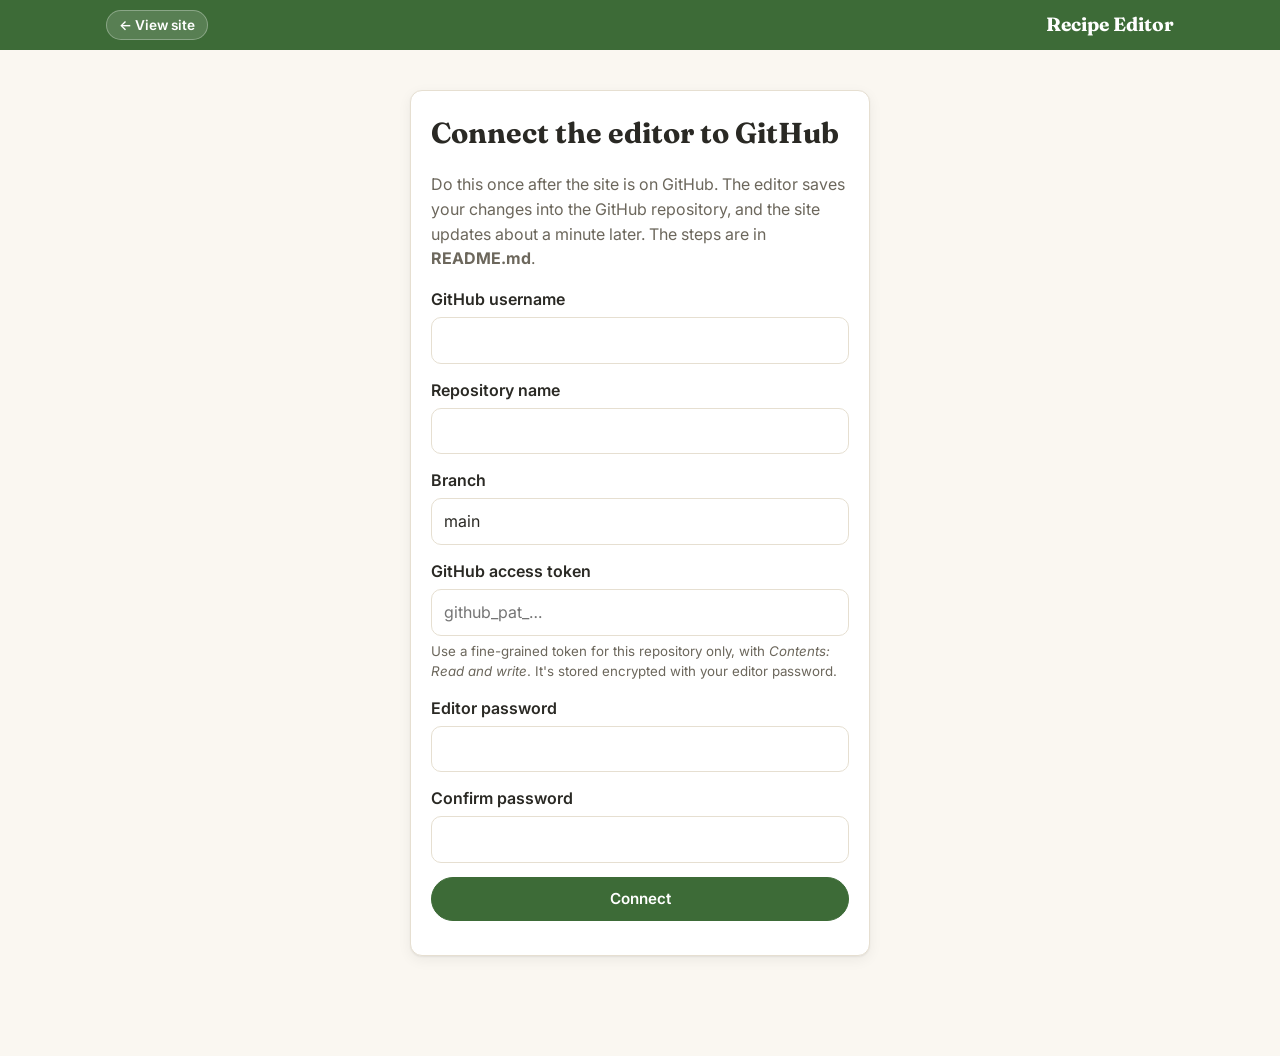
==== admin.html @ d5a351b9 "Emmy & Caleb's Vegan Recipes website Recipe site for GitHub Pages with categories, search, recipe pa" ====
<!doctype html>
<html lang="en">
<head>
  <meta charset="utf-8">
  <meta name="viewport" content="width=device-width, initial-scale=1">
  <meta name="robots" content="noindex">
  <title>Recipe Editor · Emmy &amp; Caleb's Vegan Recipes</title>
  <link rel="icon" href="favicon.svg" type="image/svg+xml">
  <link rel="preconnect" href="https://fonts.googleapis.com">
  <link rel="preconnect" href="https://fonts.gstatic.com" crossorigin>
  <link href="https://fonts.googleapis.com/css2?family=Fraunces:opsz,wght@9..144,700;9..144,800&family=Inter:wght@400;500;600;700&display=swap" rel="stylesheet">
  <link rel="stylesheet" href="css/style.css">
  <link rel="stylesheet" href="css/admin.css">
</head>
<body>
  <header class="admin-bar">
    <div class="wrap">
      <a href="index.html" class="btn small">← View site</a>
      <strong class="admin-title">Recipe Editor</strong>
      <button class="btn small" id="logoutBtn" hidden>Log out</button>
    </div>
  </header>

  <div class="status-wrap"><div id="status" class="status" role="status" aria-live="polite" hidden></div></div>

  <main class="wrap admin-main">
    <section id="view-loading"><p class="result-note">Loading…</p></section>

    <!-- Password screen -->
    <section id="view-login" hidden>
      <form class="card narrow" id="loginForm">
        <h1>Editor login</h1>
        <p class="muted">Enter the password to add or edit recipes.</p>
        <div class="field">
          <label for="pw">Password</label>
          <input type="password" id="pw" autocomplete="current-password" required>
        </div>
        <button class="btn primary block" type="submit">Unlock</button>
        <p class="muted small center"><a href="#" id="toSetup">Connect to GitHub again (new token)</a></p>
      </form>
    </section>

    <!-- One-time GitHub connection -->
    <section id="view-setup" hidden>
      <form class="card narrow" id="setupForm">
        <h1>Connect the editor to GitHub</h1>
        <p class="muted">Do this once after the site is on GitHub. The editor saves your changes into the GitHub repository, and the site updates about a minute later. The steps are in <strong>README.md</strong>.</p>
        <div class="field"><label for="ghOwner">GitHub username</label><input id="ghOwner" required autocapitalize="off" autocorrect="off" spellcheck="false"></div>
        <div class="field"><label for="ghRepo">Repository name</label><input id="ghRepo" required autocapitalize="off" autocorrect="off" spellcheck="false"></div>
        <div class="field"><label for="ghBranch">Branch</label><input id="ghBranch" value="main" required autocapitalize="off" autocorrect="off" spellcheck="false"></div>
        <div class="field">
          <label for="ghToken">GitHub access token</label>
          <input id="ghToken" type="password" required autocomplete="off" placeholder="github_pat_…">
          <small class="muted">Use a fine-grained token for this repository only, with <em>Contents: Read and write</em>. It's stored encrypted with your editor password.</small>
        </div>
        <div class="field"><label for="setPw">Editor password</label><input id="setPw" type="password" required autocomplete="new-password"></div>
        <div class="field"><label for="setPw2">Confirm password</label><input id="setPw2" type="password" required autocomplete="new-password"></div>
        <button class="btn primary block" type="submit" id="setupBtn">Connect</button>
        <p class="muted small center"><a href="#" id="setupCancel" hidden>Cancel</a></p>
      </form>
    </section>

    <!-- Dashboard -->
    <section id="view-dash" hidden>
      <div class="dash-head">
        <h1>Your recipes</h1>
        <a class="btn primary" href="#new">+ Add recipe</a>
      </div>
      <div class="field"><input type="search" id="dashSearch" placeholder="Find a recipe to edit…" aria-label="Find a recipe"></div>
      <div id="dashList"></div>

      <details class="card settings" id="settingsPanel">
        <summary>Categories &amp; site settings</summary>
        <div id="settings"></div>
      </details>
    </section>

    <!-- Recipe editor -->
    <section id="view-editor" hidden></section>
  </main>

  <script src="js/common.js"></script>
  <script src="js/admin.js"></script>
</body>
</html>
---- css/style.css ----
/* Emmy & Caleb's Vegan Recipes — shared styles */
:root {
  --bg: #faf7f1;
  --card: #ffffff;
  --ink: #2a2924;
  --muted: #6c675c;
  --line: #e6dfd1;
  --green: #3d6b37;
  --green-dark: #2c5127;
  --green-soft: #e8f0e3;
  --accent: #d9822b;
  --tile-grey: #c9c9c6;
  --danger: #b3261e;
  --radius: 12px;
  --shadow: 0 1px 2px rgba(0,0,0,.06), 0 4px 14px rgba(0,0,0,.06);
  --serif: "Fraunces", Georgia, "Times New Roman", serif;
  --sans: "Inter", system-ui, -apple-system, "Segoe UI", Roboto, sans-serif;
}

* { box-sizing: border-box; }
html { scroll-behavior: smooth; }
body {
  margin: 0;
  background: var(--bg);
  color: var(--ink);
  font-family: var(--sans);
  font-size: 16px;
  line-height: 1.55;
  -webkit-text-size-adjust: 100%;
}
img { max-width: 100%; display: block; }
a { color: var(--green-dark); }
button, input, select, textarea { font: inherit; }
[hidden] { display: none !important; }

.wrap { max-width: 1100px; margin: 0 auto; padding: 0 16px; }

/* ---------- Header ---------- */
.site-header {
  background: var(--green);
  background-image: radial-gradient(circle at 15% 20%, rgba(255,255,255,.10) 0 120px, transparent 121px),
                    radial-gradient(circle at 90% 90%, rgba(255,255,255,.07) 0 160px, transparent 161px);
  color: #fff;
  padding: 36px 0 30px;
  text-align: center;
}
.site-header a { color: inherit; text-decoration: none; }
.site-title {
  font-family: var(--serif);
  font-weight: 700;
  font-size: clamp(1.8rem, 5vw, 3rem);
  line-height: 1.1;
  margin: 0;
  letter-spacing: -.01em;
}
.site-tagline { margin: 8px 0 0; opacity: .9; font-size: 1.02rem; }
.leaf { display: inline-block; width: .9em; height: .9em; vertical-align: -.05em; margin-right: .2em; }

/* ---------- Toolbar ---------- */
.toolbar {
  position: sticky; top: 0; z-index: 20;
  background: rgba(250,247,241,.96);
  backdrop-filter: saturate(1.4) blur(6px);
  -webkit-backdrop-filter: saturate(1.4) blur(6px);
  border-bottom: 1px solid var(--line);
}
.toolbar .wrap { display: flex; gap: 10px; align-items: center; padding-top: 10px; padding-bottom: 10px; flex-wrap: wrap; }

.btn {
  display: inline-flex; align-items: center; justify-content: center; gap: 6px;
  border: 1px solid var(--line); background: var(--card); color: var(--ink);
  border-radius: 999px; padding: 9px 16px; cursor: pointer; text-decoration: none;
  font-weight: 600; font-size: .95rem; line-height: 1.2; white-space: nowrap;
}
.btn:hover { border-color: #cfc5b2; }
.btn:focus-visible, .search input:focus-visible, .field :focus-visible { outline: 3px solid rgba(61,107,55,.35); outline-offset: 1px; }
.btn.primary { background: var(--green); border-color: var(--green); color: #fff; }
.btn.primary:hover { background: var(--green-dark); }
.btn.danger { color: var(--danger); }
.btn.danger:hover { border-color: var(--danger); }
.btn.small { padding: 6px 12px; font-size: .85rem; }
.btn:disabled { opacity: .55; cursor: default; }

.dropdown { position: relative; }
.dropdown-menu {
  position: absolute; top: calc(100% + 6px); left: 0; min-width: 220px; max-height: 70vh; overflow: auto;
  background: var(--card); border: 1px solid var(--line); border-radius: var(--radius);
  box-shadow: var(--shadow); padding: 6px; margin: 0; list-style: none;
}
.dropdown-menu a {
  display: flex; justify-content: space-between; gap: 12px;
  padding: 9px 12px; border-radius: 8px; text-decoration: none; color: var(--ink);
}
.dropdown-menu a:hover, .dropdown-menu a:focus { background: var(--green-soft); outline: none; }
.dropdown-menu .count { color: var(--muted); font-size: .85rem; }
.caret { transition: transform .15s; }
.dropdown.open .caret { transform: rotate(180deg); }

.search { flex: 1 1 240px; position: relative; }
.search input {
  width: 100%; border: 1px solid var(--line); background: var(--card);
  border-radius: 999px; padding: 9px 38px 9px 38px; font-size: 16px;
}
.search input::-webkit-search-cancel-button { -webkit-appearance: none; appearance: none; display: none; }
.search .icon { position: absolute; left: 13px; top: 50%; transform: translateY(-50%); width: 16px; height: 16px; color: var(--muted); }
.search .clear {
  position: absolute; right: 6px; top: 50%; transform: translateY(-50%);
  border: 0; background: transparent; cursor: pointer; color: var(--muted); font-size: 1.2rem; padding: 4px 8px; line-height: 1;
}

/* ---------- Category sections ---------- */
main { padding-bottom: 40px; }
.result-note { color: var(--muted); margin: 18px 0 0; }
.category { padding-top: 26px; scroll-margin-top: 70px; }
.category-title {
  font-family: var(--serif); font-weight: 800; font-size: clamp(1.5rem, 3.4vw, 2rem);
  margin: 0 0 14px; padding-bottom: 8px; border-bottom: 3px solid var(--green);
  display: flex; align-items: baseline; justify-content: space-between; gap: 10px;
}
.category-title .count { font-family: var(--sans); font-weight: 500; font-size: .9rem; color: var(--muted); }
.empty { color: var(--muted); font-style: italic; margin: 0; }

.grid {
  display: grid; gap: 14px;
  grid-template-columns: repeat(auto-fill, minmax(165px, 1fr));
}
.tile {
  position: relative; display: block; aspect-ratio: 4 / 3; border-radius: var(--radius); overflow: hidden;
  background: var(--tile-grey); color: #fff; text-decoration: none; box-shadow: var(--shadow);
  transition: transform .15s ease, box-shadow .15s ease;
}
.tile:hover, .tile:focus-visible { transform: translateY(-2px); box-shadow: 0 6px 20px rgba(0,0,0,.14); }
.tile:focus-visible { outline: 3px solid var(--accent); outline-offset: 2px; }
.tile-img { position: absolute; inset: 0; background-size: cover; background-position: center; transition: transform .3s ease; }
.tile:hover .tile-img { transform: scale(1.04); }
.tile::after {
  content: ""; position: absolute; inset: 0;
  background: linear-gradient(to top, rgba(0,0,0,.62) 0%, rgba(0,0,0,.18) 55%, rgba(0,0,0,0) 100%);
}
.tile.no-img::after { background: linear-gradient(to top, rgba(0,0,0,.45), rgba(0,0,0,.05) 70%); }
.tile-name {
  position: absolute; left: 0; right: 0; bottom: 0; z-index: 1; padding: 10px 12px;
  font-weight: 700; font-size: 1rem; line-height: 1.25; text-shadow: 0 1px 3px rgba(0,0,0,.45);
}

.back-to-top {
  position: fixed; right: 16px; bottom: 16px; z-index: 30; width: 46px; height: 46px; border-radius: 50%;
  border: 0; background: var(--green); color: #fff; font-size: 1.3rem; cursor: pointer; box-shadow: var(--shadow);
}

/* ---------- Footer ---------- */
.site-footer { border-top: 1px solid var(--line); color: var(--muted); font-size: .9rem; padding: 22px 0 30px; }
.site-footer .wrap { display: flex; justify-content: space-between; gap: 12px; flex-wrap: wrap; }
.site-footer a { color: var(--muted); }

/* ---------- Recipe page ---------- */
.recipe-top { padding: 18px 0 0; }
.crumbs { font-size: .92rem; color: var(--muted); display: flex; gap: 6px; flex-wrap: wrap; }
.crumbs a { color: var(--green-dark); text-decoration: none; font-weight: 600; }
.recipe-title { font-family: var(--serif); font-weight: 800; font-size: clamp(2rem, 6vw, 3.1rem); line-height: 1.08; margin: 10px 0 12px; }
.meta { display: flex; flex-wrap: wrap; gap: 8px 22px; color: var(--muted); margin-bottom: 12px; }
.meta strong { color: var(--ink); }
.tags { display: flex; flex-wrap: wrap; gap: 6px; margin: 0 0 16px; padding: 0; list-style: none; }
.tags a, .tags span { display: inline-block; background: var(--green-soft); color: var(--green-dark); border-radius: 999px; padding: 3px 11px; font-size: .85rem; font-weight: 600; text-decoration: none; }
.hero { border-radius: var(--radius); overflow: hidden; margin: 6px 0 20px; background: var(--tile-grey); box-shadow: var(--shadow); }
.hero img { width: 100%; max-height: 520px; object-fit: cover; }
.lead { font-size: 1.12rem; margin: 0 0 22px; }
.recipe-actions { display: flex; gap: 8px; flex-wrap: wrap; margin: 0 0 22px; }

.recipe-body { display: grid; gap: 22px; grid-template-columns: 1fr; }
@media (min-width: 820px) { .recipe-body { grid-template-columns: minmax(260px, 2fr) 3fr; align-items: start; } }
.panel { background: var(--card); border: 1px solid var(--line); border-radius: var(--radius); padding: 18px 20px; }
.panel h2 { font-family: var(--serif); font-size: 1.4rem; margin: 0 0 10px; }
.ingredients { list-style: none; padding: 0; margin: 0; }
.ingredients li { padding: 6px 0; border-bottom: 1px dashed var(--line); }
.ingredients li:last-child { border-bottom: 0; }
.ingredients label { display: flex; gap: 10px; align-items: flex-start; cursor: pointer; }
.ingredients input { margin-top: 5px; width: 17px; height: 17px; accent-color: var(--green); flex: none; }
.ingredients input:checked + span { text-decoration: line-through; color: var(--muted); }
.ingredients .subhead { font-weight: 700; border-bottom: 0; padding-top: 12px; color: var(--green-dark); }
.steps { margin: 0; padding: 0; list-style: none; counter-reset: step; }
.steps li { position: relative; padding: 2px 0 16px 44px; counter-increment: step; }
.steps li::before {
  content: counter(step); position: absolute; left: 0; top: 0; width: 30px; height: 30px; border-radius: 50%;
  background: var(--green); color: #fff; font-weight: 700; display: grid; place-items: center; font-size: .9rem;
}
.steps .subhead { padding-left: 0; font-weight: 700; color: var(--green-dark); counter-increment: none; }
.steps .subhead::before { display: none; }
.notes { margin-top: 22px; }
.notes p { margin: 0 0 12px; }
.gallery { display: grid; gap: 12px; grid-template-columns: repeat(auto-fill, minmax(180px, 1fr)); }
.gallery figure { margin: 0; }
.gallery button { padding: 0; border: 0; background: var(--tile-grey); border-radius: 10px; overflow: hidden; cursor: zoom-in; width: 100%; aspect-ratio: 4/3; display: block; }
.gallery img { width: 100%; height: 100%; object-fit: cover; }
.gallery figcaption { font-size: .88rem; color: var(--muted); margin-top: 5px; }
.section-gap { margin-top: 30px; }
.section-gap > h2 { font-family: var(--serif); font-size: 1.5rem; margin: 0 0 12px; }

.lightbox { position: fixed; inset: 0; z-index: 100; background: rgba(0,0,0,.88); display: grid; place-items: center; padding: 16px; cursor: zoom-out; }
.lightbox img { max-height: 86vh; max-width: 100%; border-radius: 8px; }
.lightbox p { color: #fff; text-align: center; margin: 10px 0 0; }

/* ---------- Print ---------- */
@media print {
  .toolbar, .site-footer, .recipe-actions, .back-to-top, .crumbs, .more-like, .gallery-wrap { display: none !important; }
  .site-header { background: none; color: #000; padding: 0 0 10px; }
  body { background: #fff; }
  .panel { border: 0; padding: 0; }
  .hero img { max-height: 280px; }
  .recipe-body { grid-template-columns: 1fr 1.5fr; }
}
---- css/admin.css ----
/* Editor-only styles */
.admin-bar { background: var(--green); color: #fff; position: sticky; top: 0; z-index: 30; }
.admin-bar .wrap { display: flex; align-items: center; justify-content: space-between; gap: 10px; padding-top: 10px; padding-bottom: 10px; }
.admin-title { font-family: var(--serif); font-size: 1.2rem; }
.admin-bar .btn { background: rgba(255,255,255,.14); border-color: rgba(255,255,255,.3); color: #fff; }
.admin-main { padding-top: 20px; padding-bottom: 80px; max-width: 860px; }
.admin-main h1 { font-family: var(--serif); font-size: 1.8rem; margin: 0 0 8px; }
.admin-main h2 { font-family: var(--serif); font-size: 1.25rem; margin: 0 0 10px; }

.card { background: var(--card); border: 1px solid var(--line); border-radius: var(--radius); padding: 20px; box-shadow: var(--shadow); }
.narrow { max-width: 460px; margin: 20px auto; }
.muted { color: var(--muted); }
.small { font-size: .88rem; }
.center { text-align: center; }
.btn.block { width: 100%; padding: 12px; }

.field { margin: 0 0 14px; }
.field label { display: block; font-weight: 600; margin-bottom: 5px; }
.field small { display: block; margin-top: 5px; }
.field input:not([type=checkbox]):not([type=file]), .field select, .field textarea {
  width: 100%; border: 1px solid var(--line); border-radius: 10px; padding: 10px 12px;
  background: #fff; font-size: 16px; color: var(--ink);
}
.field textarea { min-height: 120px; resize: vertical; line-height: 1.5; }
.field textarea.tall { min-height: 220px; }
.row { display: grid; gap: 12px; grid-template-columns: repeat(auto-fit, minmax(150px, 1fr)); }

.status-wrap { position: sticky; top: 58px; z-index: 25; max-width: 860px; margin: 0 auto; padding: 0 16px; }
.status { margin-top: 12px; padding: 12px 16px; border-radius: 10px; font-weight: 500; box-shadow: var(--shadow); }
.status.info { background: #eef3fb; color: #1d3c6b; }
.status.ok { background: var(--green-soft); color: var(--green-dark); }
.status.error { background: #fbeceb; color: var(--danger); }

.dash-head { display: flex; align-items: center; justify-content: space-between; gap: 10px; margin-bottom: 14px; flex-wrap: wrap; }
.dash-cat { margin: 22px 0 8px; font-family: var(--serif); font-size: 1.2rem; border-bottom: 2px solid var(--green); padding-bottom: 4px; }
.dash-row {
  display: flex; align-items: center; gap: 12px; padding: 8px; border-radius: 10px;
  text-decoration: none; color: var(--ink); background: var(--card); border: 1px solid var(--line); margin-bottom: 6px;
}
.dash-row:hover { border-color: #cfc5b2; }
.thumb { width: 56px; height: 42px; border-radius: 7px; background: var(--tile-grey) center/cover no-repeat; flex: none; }
.dash-row .name { flex: 1; font-weight: 600; }
.dash-row .edit { color: var(--green-dark); font-weight: 600; font-size: .9rem; }
.settings { margin-top: 30px; }
.settings summary { cursor: pointer; font-weight: 700; font-size: 1.05rem; }
.settings[open] summary { margin-bottom: 16px; }
.cat-row { display: flex; gap: 6px; align-items: center; margin-bottom: 8px; }
.cat-row input { flex: 1; min-width: 0; border: 1px solid var(--line); border-radius: 10px; padding: 9px 12px; font-size: 16px; }
.cat-row .btn { padding: 8px 11px; }
.cat-row .n { color: var(--muted); font-size: .85rem; width: 28px; text-align: center; }

.editor-head { display: flex; justify-content: space-between; align-items: center; gap: 10px; flex-wrap: wrap; margin-bottom: 14px; }
.ed-section { margin-bottom: 18px; }
.cover-box {
  position: relative; aspect-ratio: 16/9; max-width: 440px; border-radius: var(--radius);
  background: var(--tile-grey) center/cover no-repeat; display: grid; place-items: center; color: #fff; overflow: hidden;
}
.cover-box .ph { font-weight: 600; text-shadow: 0 1px 2px rgba(0,0,0,.3); }
.photo-actions { display: flex; gap: 8px; flex-wrap: wrap; margin-top: 10px; }
.file-btn { position: relative; overflow: hidden; }
.file-btn input { position: absolute; inset: 0; opacity: 0; cursor: pointer; font-size: 0; }
.photo-list { display: grid; gap: 12px; grid-template-columns: repeat(auto-fill, minmax(200px, 1fr)); margin-top: 10px; }
.photo-item { border: 1px solid var(--line); border-radius: 10px; padding: 8px; background: #fff; }
.photo-item .pimg { aspect-ratio: 4/3; border-radius: 7px; background: var(--tile-grey) center/cover no-repeat; margin-bottom: 8px; }
.photo-item input { width: 100%; border: 1px solid var(--line); border-radius: 8px; padding: 7px 9px; font-size: 16px; }
.photo-item .photo-actions { margin-top: 6px; }
.photo-item .btn { padding: 5px 10px; font-size: .82rem; }
.save-bar {
  position: sticky; bottom: 0; background: rgba(250,247,241,.97); border-top: 1px solid var(--line);
  padding: 12px 0; margin-top: 20px; display: flex; gap: 8px; flex-wrap: wrap; justify-content: flex-end;
}
.save-bar .spacer { flex: 1; }
.hint { font-size: .85rem; color: var(--muted); margin-top: 4px; }
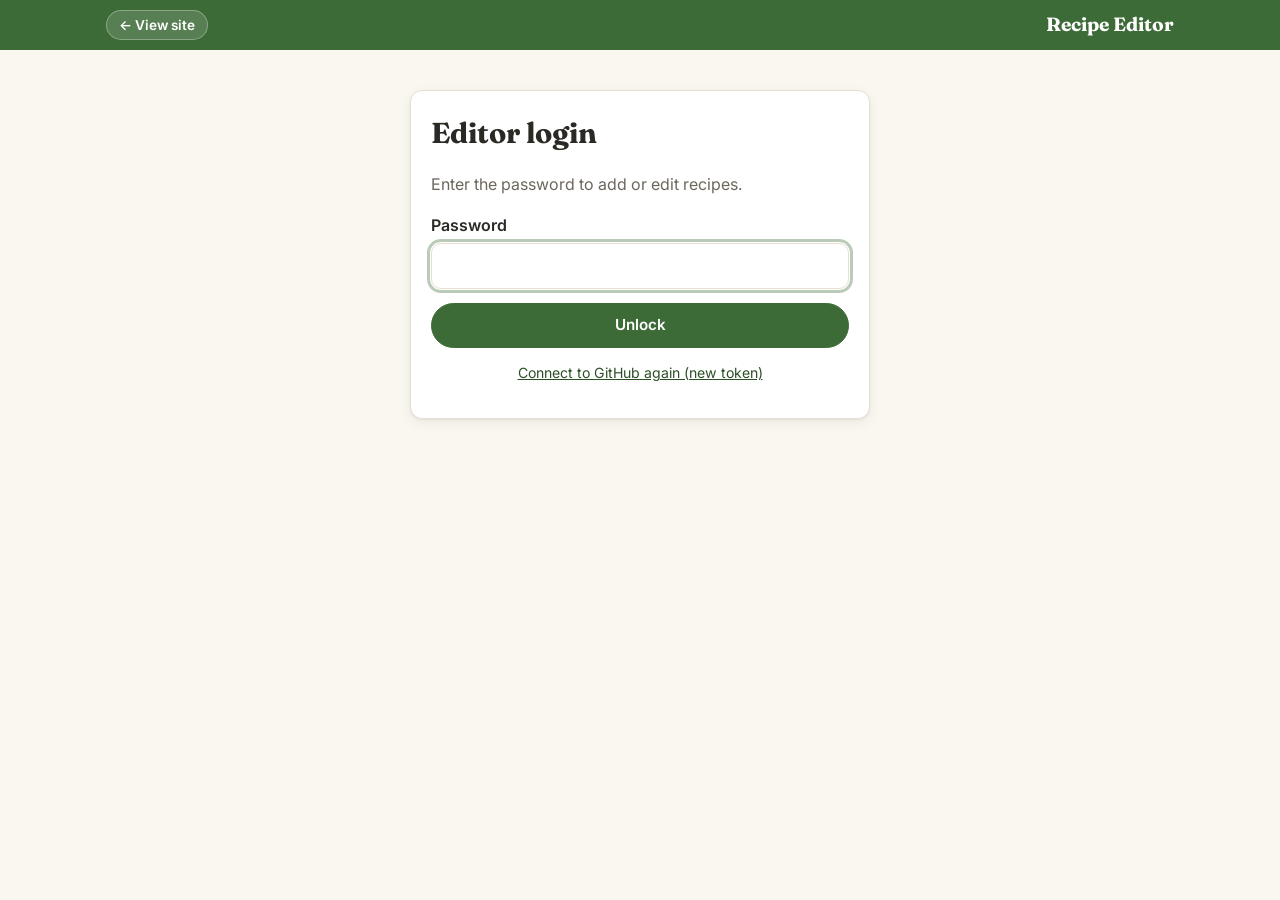
==== commit 0079be4b: "Rename site to Sticknavila Vegan Recipes; add editor button to home page Co-Authored-By: Claude Opus" ====
--- a/admin.html
+++ b/admin.html
@@ -4,7 +4,7 @@
   <meta charset="utf-8">
   <meta name="viewport" content="width=device-width, initial-scale=1">
   <meta name="robots" content="noindex">
-  <title>Recipe Editor · Emmy &amp; Caleb's Vegan Recipes</title>
+  <title>Recipe Editor · Sticknavila Vegan Recipes</title>
   <link rel="icon" href="favicon.svg" type="image/svg+xml">
   <link rel="preconnect" href="https://fonts.googleapis.com">
   <link rel="preconnect" href="https://fonts.gstatic.com" crossorigin>
--- a/css/style.css
+++ b/css/style.css
@@ -149,9 +149,11 @@
 }
 
 /* ---------- Footer ---------- */
-.site-footer { border-top: 1px solid var(--line); color: var(--muted); font-size: .9rem; padding: 22px 0 30px; }
+.site-footer { border-top: 1px solid var(--line); color: var(--muted); font-size: .9rem; padding: 22px 0 76px; }
 .site-footer .wrap { display: flex; justify-content: space-between; gap: 12px; flex-wrap: wrap; }
+.site-footer .wrap { align-items: center; }
 .site-footer a { color: var(--muted); }
+.site-footer a.edit-link { color: #fff; }
 
 /* ---------- Recipe page ---------- */
 .recipe-top { padding: 18px 0 0; }
